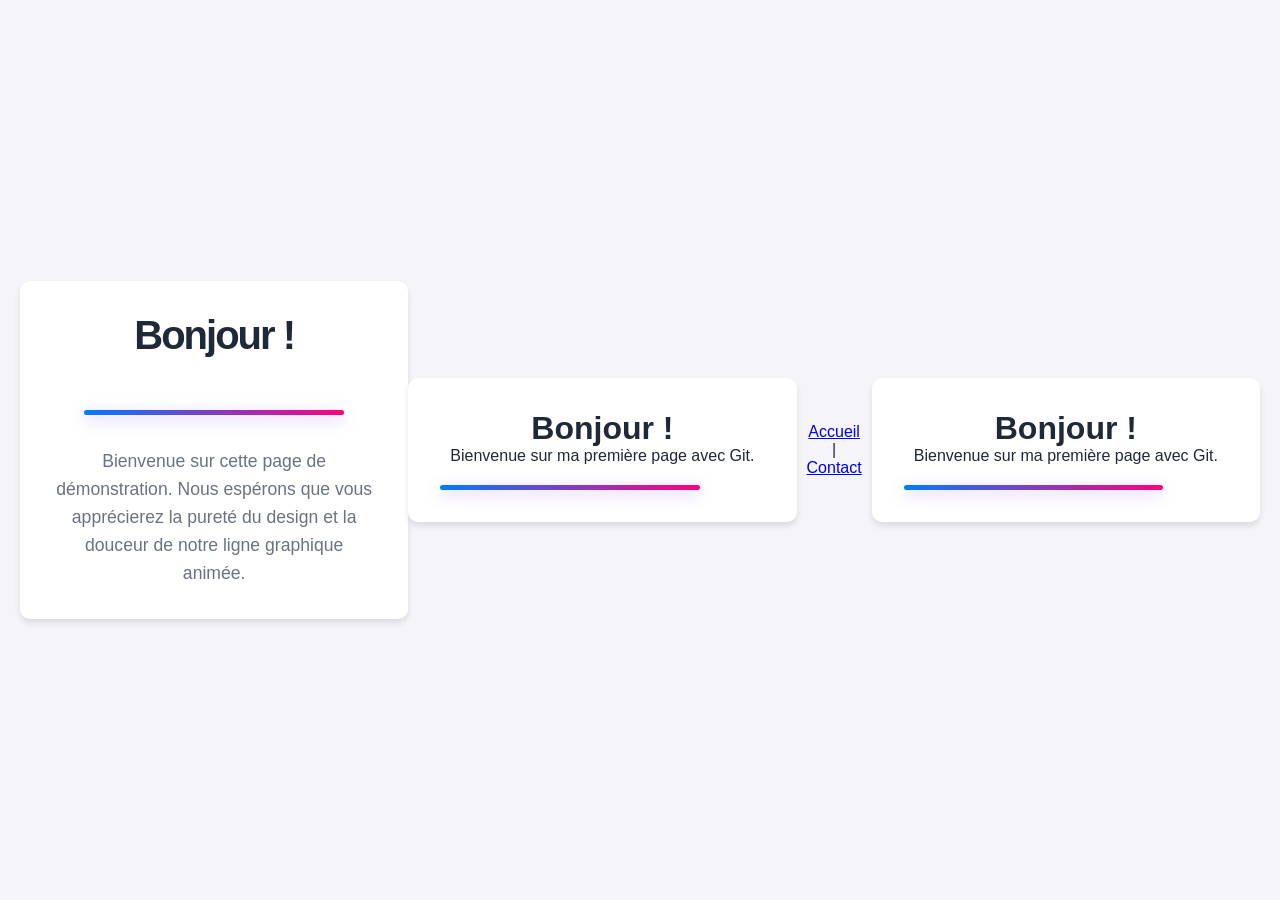
==== index.html @ c0c2e587 "Ajout du menu de navigation dans index.html" ====
<!DOCTYPE html>
<html lang="fr">
<head>
    <meta charset="UTF-8">
    <meta name="viewport" content="width=device-width, initial-scale=1.0">
    <title>Salutation et Ligne Graphique</title>
    
    <!-- Importation de la police Google Fonts (Inter) -->
    <link rel="preconnect" href="https://fonts.googleapis.com">
    <link rel="preconnect" href="https://fonts.gstatic.com" crossorigin>
    <link href="https://fonts.googleapis.com/css2?family=Inter:wght@300;400;600;800&display=swap" rel="stylesheet">

    <style>
        :root {
            --bg-color: #f3f4f6;
            --card-bg: #ffffff;
            --text-main: #1f2937;
            --text-muted: #6b7280;
            --gradient-start: #3b82f6;
            --gradient-end: #8b5cf6;
        }

        * {
            margin: 0;
            padding: 0;
            box-sizing: border-box;
        }

        body {
            font-family: 'Inter', sans-serif;
            background-color: var(--bg-color);
            color: var(--text-main);
            display: flex;
            justify-content: center;
            align-items: center;
            min-height: 100vh;
            padding: 20px;
        }

        .card {
            background-color: var(--card-bg);
            padding: 3rem 4rem;
            border-radius: 24px;
            box-shadow: 0 20px 40px rgba(0, 0, 0, 0.05), 0 1px 3px rgba(0, 0, 0, 0.02);
            text-align: center;
            max-width: 500px;
            width: 100%;
            transform: translateY(0);
            transition: transform 0.3s ease, box-shadow 0.3s ease;
        }

        .card:hover {
            transform: translateY(-5px);
            box-shadow: 0 25px 50px rgba(0, 0, 0, 0.08), 0 2px 5px rgba(0, 0, 0, 0.03);
        }

        .greeting-title {
            font-size: 2.5rem;
            font-weight: 800;
            letter-spacing: -0.05em;
            margin-bottom: 0.5rem;
            color: var(--text-main);
        }

        .greeting-subtitle {
            font-size: 1.1rem;
            font-weight: 300;
            color: var(--text-muted);
            line-height: 1.6;
        }

        .ligne-graphique-container {
            width: 100%;
            display: flex;
            justify-content: center;
            margin: 2rem 0;
        }

        .ligne-graphique {
            height: 6px;
            width: 0; /* Initialement à 0 pour l'animation */
            background: linear-gradient(90deg, var(--gradient-start), var(--gradient-end), #ec4899);
            background-size: 200% 200%;
            border-radius: 10px;
            box-shadow: 0 4px 15px rgba(139, 92, 246, 0.4);
            animation: 
                expandWidth 1.2s cubic-bezier(0.25, 1, 0.5, 1) forwards,
                gradientShift 4s ease infinite;
        }

        @keyframes expandWidth {
            0% { width: 0; opacity: 0; }
            100% { width: 80%; opacity: 1; }
        }

        @keyframes gradientShift {
            0% { background-position: 0% 50%; }
            50% { background-position: 100% 50%; }
            100% { background-position: 0% 50%; }
        }

        @media (max-width: 600px) {
            .card {
                padding: 2.5rem 1.5rem;
            }
            .greeting-title {
                font-size: 2rem;
            }
            .ligne-graphique {
                animation: 
                    expandWidthMobile 1.2s cubic-bezier(0.25, 1, 0.5, 1) forwards,
                    gradientShift 4s ease infinite;
            }
        }

        @keyframes expandWidthMobile {
            0% { width: 0; opacity: 0; }
            100% { width: 100%; opacity: 1; }
        }
    </style>
</head>
<body>

    <div class="card">
        <!-- Message de salutation -->
        <h1 class="greeting-title">Bonjour !</h1>
        
        <!-- La ligne graphique demandée -->
        <div class="ligne-graphique-container">
            <div class="ligne-graphique"></div>
        </div>
        
        <!-- Texte d'accompagnement -->
        <p class="greeting-subtitle">
            Bienvenue sur cette page de démonstration. Nous espérons que vous apprécierez la pureté du design et la douceur de notre ligne graphique animée.
        </p>
    </div>
    <title>Ma Page Web</title>
    <link rel="stylesheet" href="css/ligne.css">
</head>
<body>
    <div class="card">
        <h1>Bonjour !</h1>
        <p>Bienvenue sur ma première page avec Git.</p>
        <div class="ligne-graphique"></div>
    </div>

<nav style="text-align: center; padding: 10px;">
        <a href="index.html">Accueil</a> | 
        <a href="contact.html">Contact</a>
    </nav>

    <div class="card">
        <h1>Bonjour !</h1>
        <p>Bienvenue sur ma première page avec Git.</p>
        <div class="ligne-graphique"></div>
    </div>
</body>

</html>
---- css/ligne.css ----
body {
    font-family: Arial, sans-serif;
    background-color: #f4f4f9;
    display: flex;
    justify-content: center;
    align-items: center;
    height: 100vh;
    margin: 0;
}

.card {
    background: white;
    padding: 2rem;
    border-radius: 10px;
    box-shadow: 0 4px 6px rgba(0,0,0,0.1);
    text-align: center;
}

.ligne-graphique {
    height: 5px;
    width: 100%;
    background: linear-gradient(90deg, #007bff, #ff007f);
    margin-top: 20px;
    border-radius: 5px;
h1 {
    color: #333;
    font-size: 2.5rem;
    text-transform: uppercase;
    letter-spacing: 2px;
}
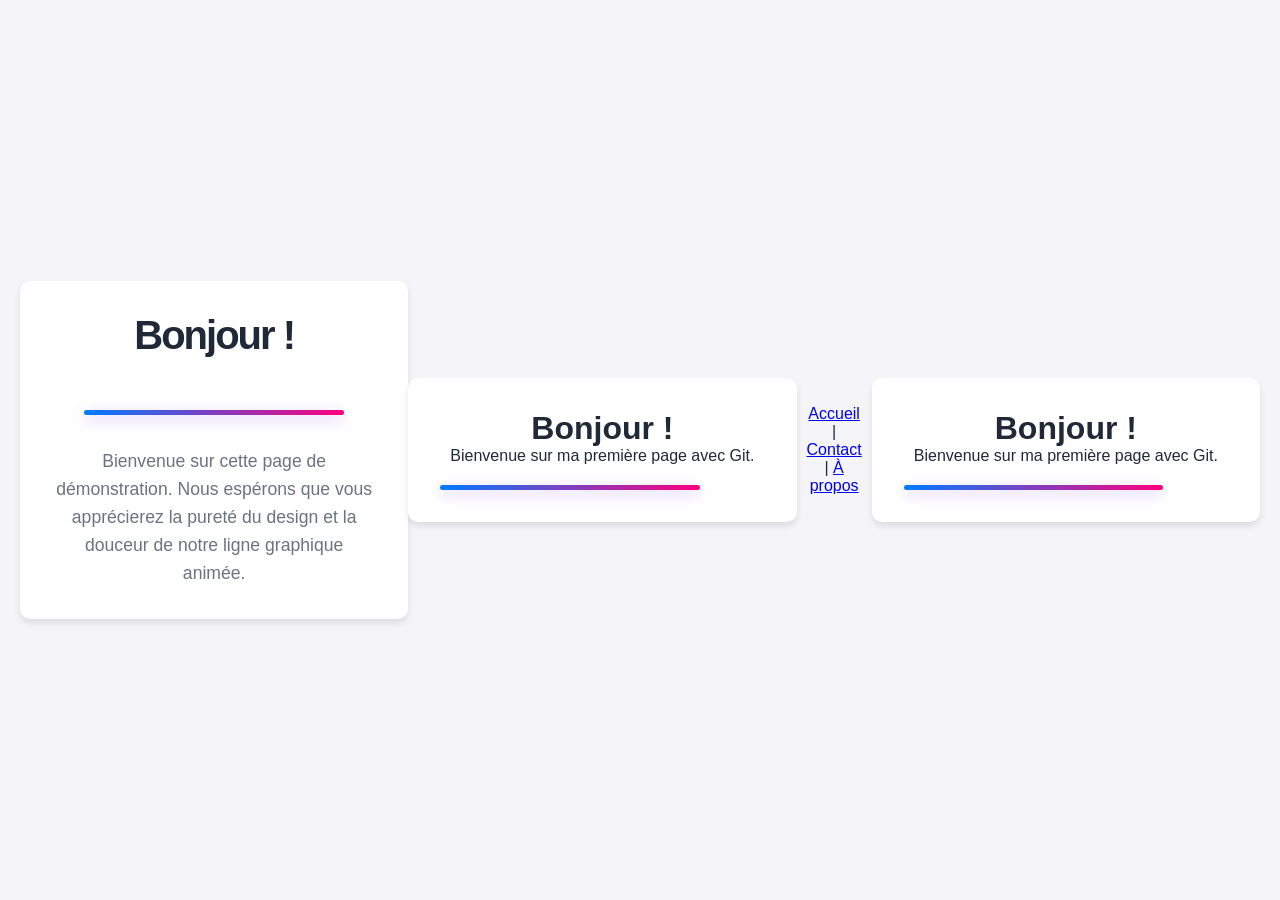
==== commit b368483c: "Ajout du lien À propos dans le menu" ====
--- a/index.html
+++ b/index.html
@@ -147,7 +147,8 @@
 
 <nav style="text-align: center; padding: 10px;">
         <a href="index.html">Accueil</a> | 
-        <a href="contact.html">Contact</a>
+        <a href="contact.html">Contact</a> |
+	<a href="apropos.html">À propos</a>
     </nav>
 
     <div class="card">
--- a/css/ligne.css
+++ b/css/ligne.css
@@ -23,8 +23,10 @@
     margin-top: 20px;
     border-radius: 5px;
 h1 {
-    color: #333;
+    color: green;
     font-size: 2.5rem;
     text-transform: uppercase;
     letter-spacing: 2px;
 }
+/* Commentaire pour forcer un commit */
+
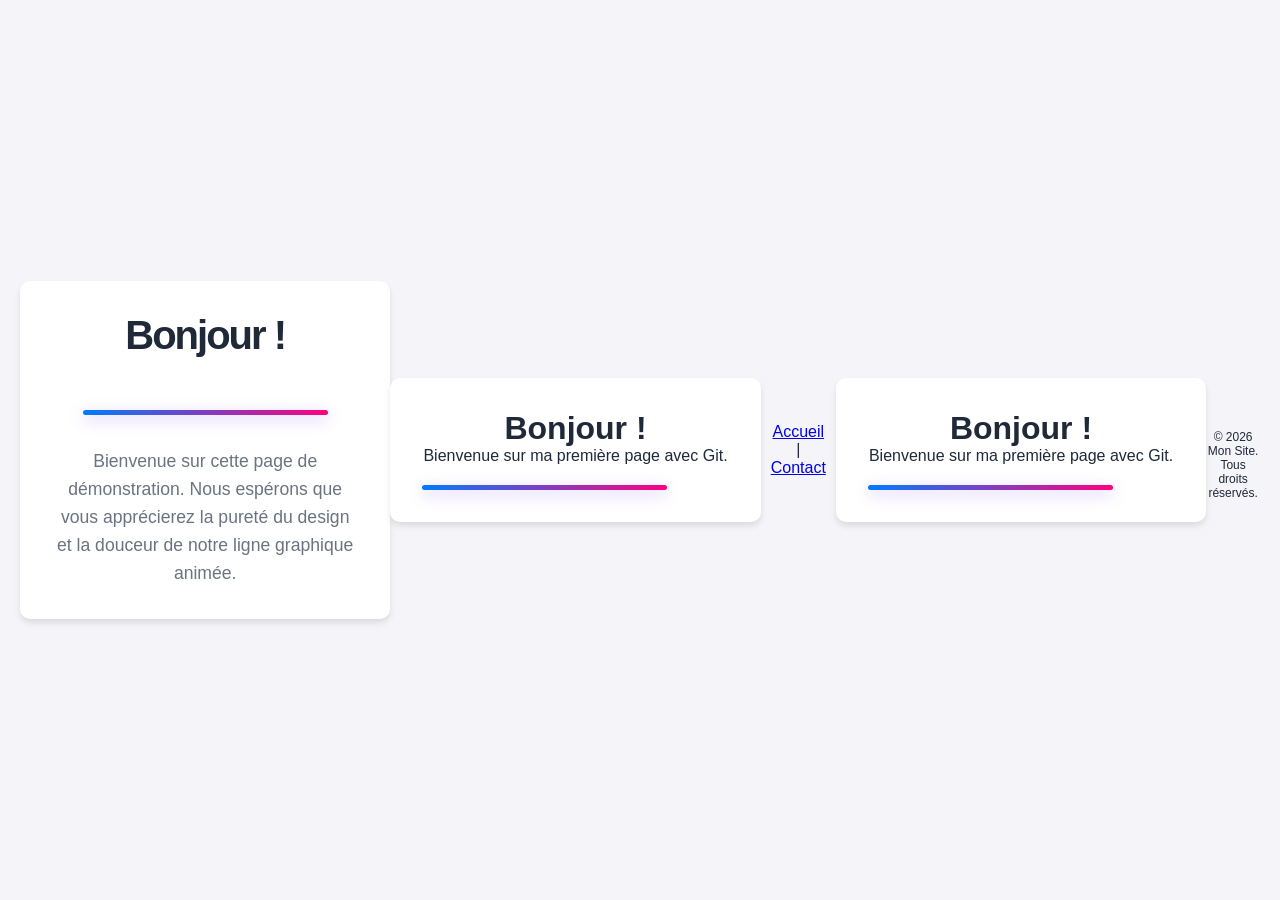
==== commit fd6ce585: "Ajout du copyright en bas de page" ====
--- a/index.html
+++ b/index.html
@@ -147,8 +147,7 @@
 
 <nav style="text-align: center; padding: 10px;">
         <a href="index.html">Accueil</a> | 
-        <a href="contact.html">Contact</a> |
-	<a href="apropos.html">À propos</a>
+        <a href="contact.html">Contact</a>
     </nav>
 
     <div class="card">
@@ -156,6 +155,13 @@
         <p>Bienvenue sur ma première page avec Git.</p>
         <div class="ligne-graphique"></div>
     </div>
+
+
+    <div style="text-align: center; font-size: 12px; margin-top: 30px;">
+        &copy; 2026 Mon Site. Tous droits réservés.
+    </div>
+</body>
+</html>
 </body>
 
 </html>
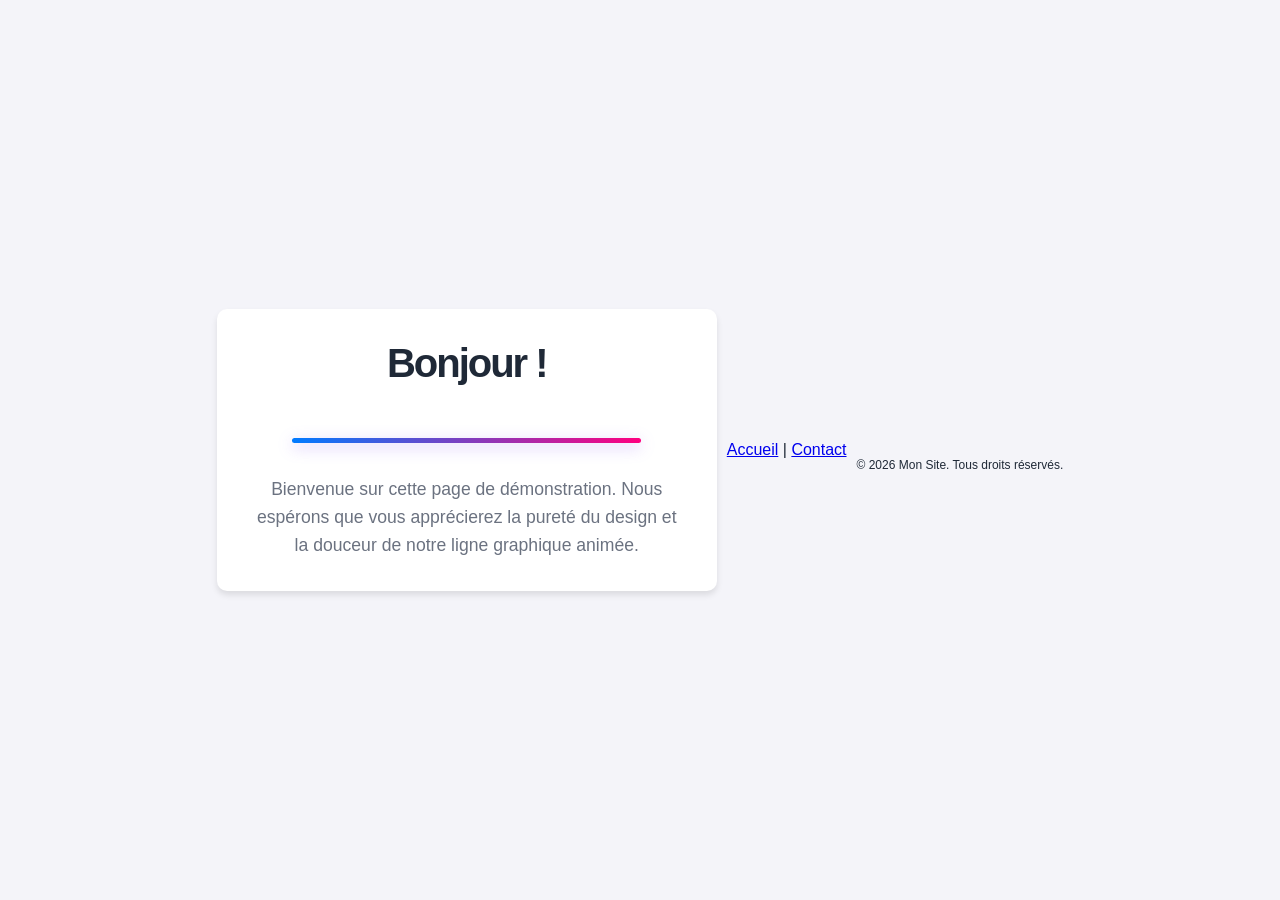
==== commit 97024d39: "amelioration page acceuil" ====
--- a/index.html
+++ b/index.html
@@ -139,22 +139,14 @@
     <link rel="stylesheet" href="css/ligne.css">
 </head>
 <body>
-    <div class="card">
-        <h1>Bonjour !</h1>
-        <p>Bienvenue sur ma première page avec Git.</p>
-        <div class="ligne-graphique"></div>
-    </div>
+    
 
 <nav style="text-align: center; padding: 10px;">
         <a href="index.html">Accueil</a> | 
         <a href="contact.html">Contact</a>
     </nav>
 
-    <div class="card">
-        <h1>Bonjour !</h1>
-        <p>Bienvenue sur ma première page avec Git.</p>
-        <div class="ligne-graphique"></div>
-    </div>
+    
 
 
     <div style="text-align: center; font-size: 12px; margin-top: 30px;">
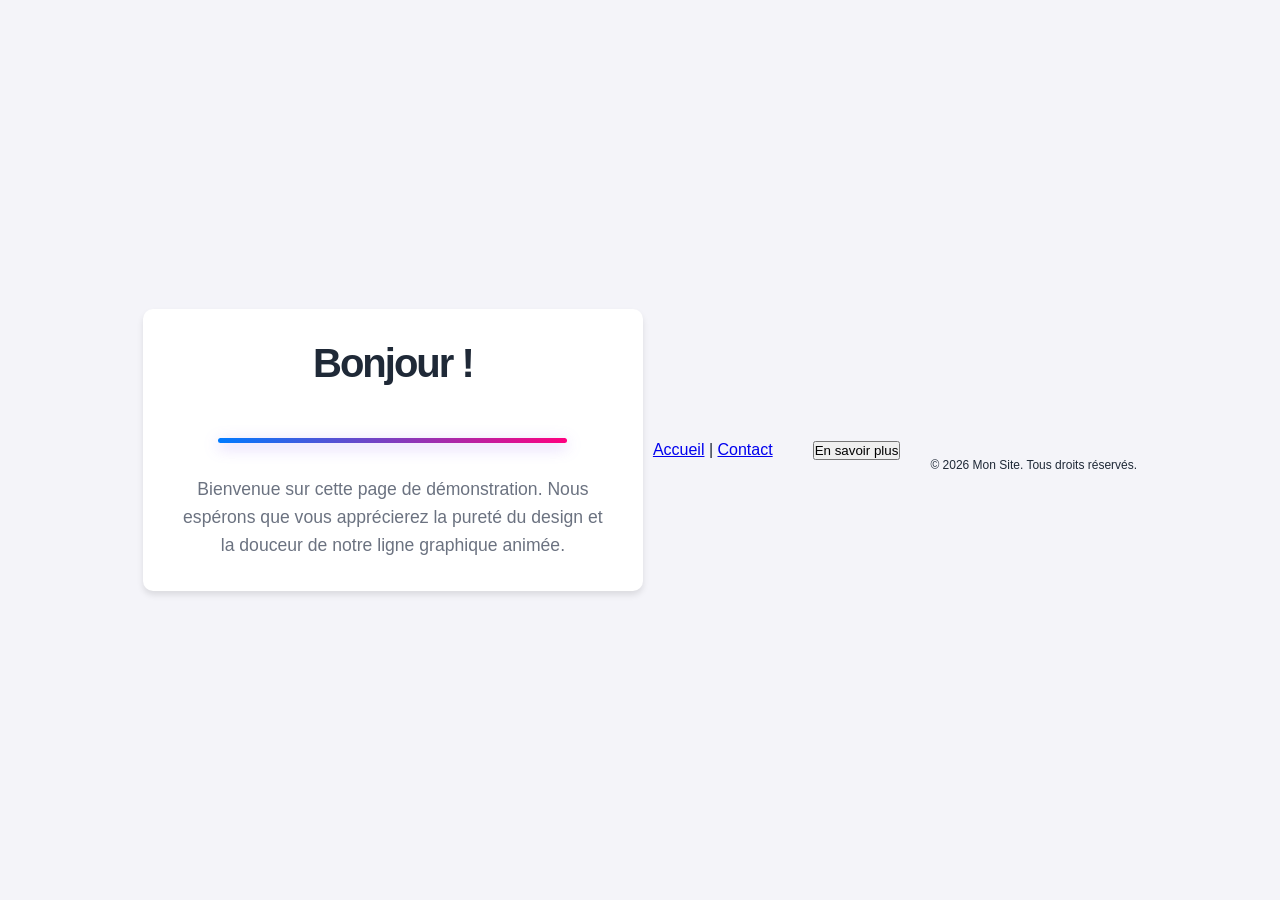
==== commit d128ec91: "Ajout du bouton En savoir plus" ====
--- a/index.html
+++ b/index.html
@@ -145,8 +145,9 @@
         <a href="index.html">Accueil</a> | 
         <a href="contact.html">Contact</a>
     </nav>
-
-    
+<div style="text-align: center; margin: 30px;">
+    <button>En savoir plus</button>
+</div>
 
 
     <div style="text-align: center; font-size: 12px; margin-top: 30px;">
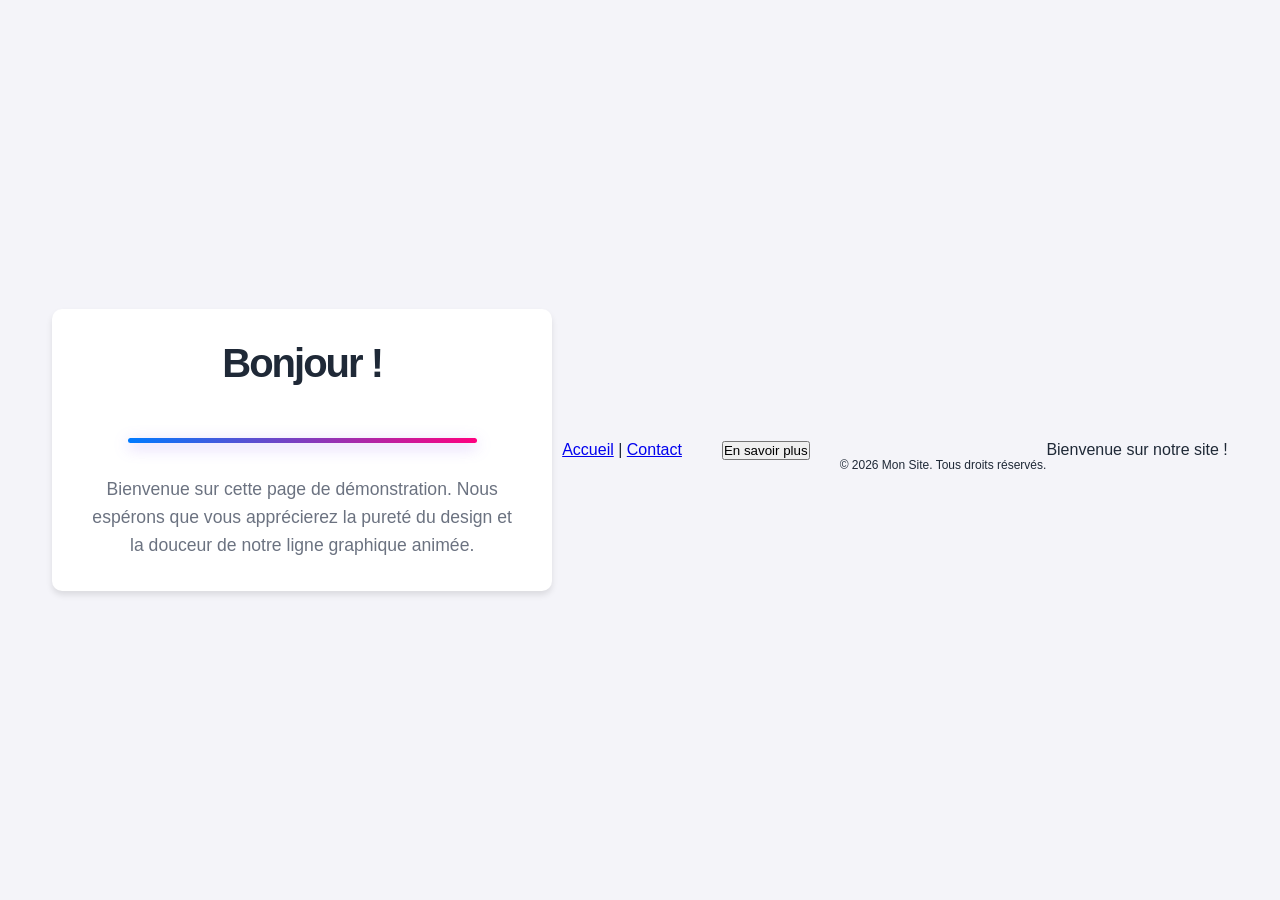
==== commit 1a5a11eb: "Ajout du message de bienvenue" ====
--- a/index.html
+++ b/index.html
@@ -153,6 +153,7 @@
     <div style="text-align: center; font-size: 12px; margin-top: 30px;">
         &copy; 2026 Mon Site. Tous droits réservés.
     </div>
+<p style="text-align: center;">Bienvenue sur notre site !</p>
 </body>
 </html>
 </body>
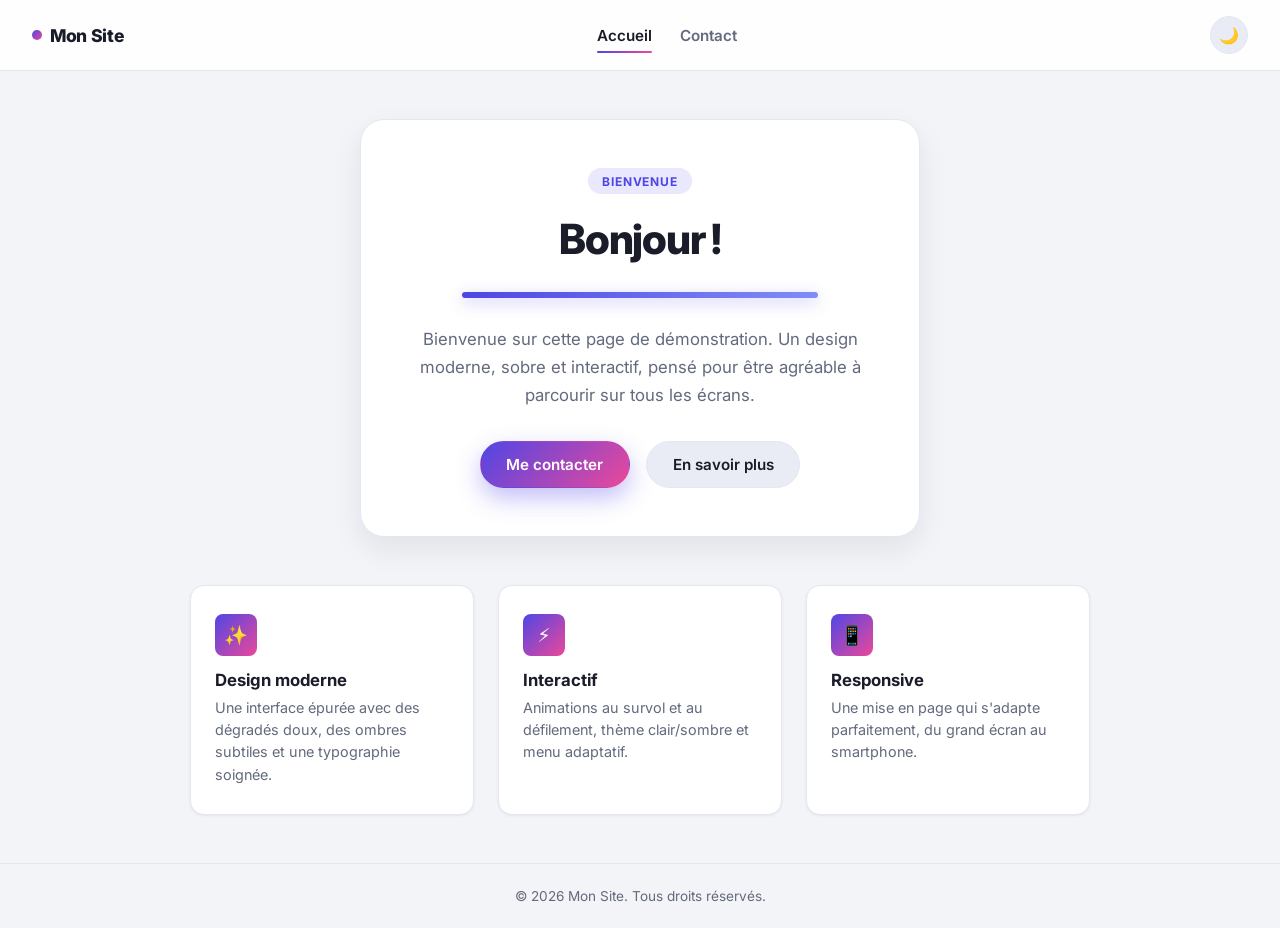
==== commit 8b67a50e: "some changes" ====
--- a/index.html
+++ b/index.html
@@ -3,159 +3,71 @@
 <head>
     <meta charset="UTF-8">
     <meta name="viewport" content="width=device-width, initial-scale=1.0">
-    <title>Salutation et Ligne Graphique</title>
-    
-    <!-- Importation de la police Google Fonts (Inter) -->
+    <title>Mon Site — Accueil</title>
+
     <link rel="preconnect" href="https://fonts.googleapis.com">
     <link rel="preconnect" href="https://fonts.gstatic.com" crossorigin>
-    <link href="https://fonts.googleapis.com/css2?family=Inter:wght@300;400;600;800&display=swap" rel="stylesheet">
+    <link href="https://fonts.googleapis.com/css2?family=Inter:wght@300;400;600;700;800&display=swap" rel="stylesheet">
 
-    <style>
-        :root {
-            --bg-color: #f3f4f6;
-            --card-bg: #ffffff;
-            --text-main: #1f2937;
-            --text-muted: #6b7280;
-            --gradient-start: #3b82f6;
-            --gradient-end: #8b5cf6;
-        }
-
-        * {
-            margin: 0;
-            padding: 0;
-            box-sizing: border-box;
-        }
-
-        body {
-            font-family: 'Inter', sans-serif;
-            background-color: var(--bg-color);
-            color: var(--text-main);
-            display: flex;
-            justify-content: center;
-            align-items: center;
-            min-height: 100vh;
-            padding: 20px;
-        }
-
-        .card {
-            background-color: var(--card-bg);
-            padding: 3rem 4rem;
-            border-radius: 24px;
-            box-shadow: 0 20px 40px rgba(0, 0, 0, 0.05), 0 1px 3px rgba(0, 0, 0, 0.02);
-            text-align: center;
-            max-width: 500px;
-            width: 100%;
-            transform: translateY(0);
-            transition: transform 0.3s ease, box-shadow 0.3s ease;
-        }
-
-        .card:hover {
-            transform: translateY(-5px);
-            box-shadow: 0 25px 50px rgba(0, 0, 0, 0.08), 0 2px 5px rgba(0, 0, 0, 0.03);
-        }
-
-        .greeting-title {
-            font-size: 2.5rem;
-            font-weight: 800;
-            letter-spacing: -0.05em;
-            margin-bottom: 0.5rem;
-            color: var(--text-main);
-        }
-
-        .greeting-subtitle {
-            font-size: 1.1rem;
-            font-weight: 300;
-            color: var(--text-muted);
-            line-height: 1.6;
-        }
-
-        .ligne-graphique-container {
-            width: 100%;
-            display: flex;
-            justify-content: center;
-            margin: 2rem 0;
-        }
-
-        .ligne-graphique {
-            height: 6px;
-            width: 0; /* Initialement à 0 pour l'animation */
-            background: linear-gradient(90deg, var(--gradient-start), var(--gradient-end), #ec4899);
-            background-size: 200% 200%;
-            border-radius: 10px;
-            box-shadow: 0 4px 15px rgba(139, 92, 246, 0.4);
-            animation: 
-                expandWidth 1.2s cubic-bezier(0.25, 1, 0.5, 1) forwards,
-                gradientShift 4s ease infinite;
-        }
-
-        @keyframes expandWidth {
-            0% { width: 0; opacity: 0; }
-            100% { width: 80%; opacity: 1; }
-        }
-
-        @keyframes gradientShift {
-            0% { background-position: 0% 50%; }
-            50% { background-position: 100% 50%; }
-            100% { background-position: 0% 50%; }
-        }
-
-        @media (max-width: 600px) {
-            .card {
-                padding: 2.5rem 1.5rem;
-            }
-            .greeting-title {
-                font-size: 2rem;
-            }
-            .ligne-graphique {
-                animation: 
-                    expandWidthMobile 1.2s cubic-bezier(0.25, 1, 0.5, 1) forwards,
-                    gradientShift 4s ease infinite;
-            }
-        }
-
-        @keyframes expandWidthMobile {
-            0% { width: 0; opacity: 0; }
-            100% { width: 100%; opacity: 1; }
-        }
-    </style>
+    <link rel="stylesheet" href="css/ligne.css">
 </head>
 <body>
 
-    <div class="card">
-        <!-- Message de salutation -->
-        <h1 class="greeting-title">Bonjour !</h1>
-        
-        <!-- La ligne graphique demandée -->
-        <div class="ligne-graphique-container">
-            <div class="ligne-graphique"></div>
+    <nav class="navbar">
+        <div class="nav-brand"><span class="dot"></span> Mon Site</div>
+        <div class="nav-links">
+            <a href="index.html">Accueil</a>
+            <a href="contact.html">Contact</a>
         </div>
-        
-        <!-- Texte d'accompagnement -->
-        <p class="greeting-subtitle">
-            Bienvenue sur cette page de démonstration. Nous espérons que vous apprécierez la pureté du design et la douceur de notre ligne graphique animée.
-        </p>
-    </div>
-    <title>Ma Page Web</title>
-    <link rel="stylesheet" href="css/ligne.css">
-</head>
-<body>
-    
+        <div class="nav-actions">
+            <button class="theme-toggle" aria-label="Changer de thème">🌙</button>
+            <button class="nav-toggle" aria-label="Ouvrir le menu">☰</button>
+        </div>
+    </nav>
 
-<nav style="text-align: center; padding: 10px;">
-        <a href="index.html">Accueil</a> | 
-        <a href="contact.html">Contact</a>
-    </nav>
-<div style="text-align: center; margin: 30px;">
-    <button>En savoir plus</button>
-</div>
+    <main>
+        <div class="card">
+            <span class="eyebrow">Bienvenue</span>
+            <h1 class="greeting-title">Bonjour !</h1>
 
+            <div class="ligne-graphique-container">
+                <div class="ligne-graphique"></div>
+            </div>
 
-    <div style="text-align: center; font-size: 12px; margin-top: 30px;">
+            <p class="greeting-subtitle">
+                Bienvenue sur cette page de démonstration. Un design moderne, sobre et interactif,
+                pensé pour être agréable à parcourir sur tous les écrans.
+            </p>
+
+            <div class="cta-group">
+                <a href="contact.html" class="btn btn-primary">Me contacter</a>
+                <a href="#features" class="btn btn-secondary">En savoir plus</a>
+            </div>
+        </div>
+
+        <div class="features" id="features">
+            <div class="feature-card">
+                <div class="feature-icon">✨</div>
+                <h3>Design moderne</h3>
+                <p>Une interface épurée avec des dégradés doux, des ombres subtiles et une typographie soignée.</p>
+            </div>
+            <div class="feature-card">
+                <div class="feature-icon">⚡</div>
+                <h3>Interactif</h3>
+                <p>Animations au survol et au défilement, thème clair/sombre et menu adaptatif.</p>
+            </div>
+            <div class="feature-card">
+                <div class="feature-icon">📱</div>
+                <h3>Responsive</h3>
+                <p>Une mise en page qui s'adapte parfaitement, du grand écran au smartphone.</p>
+            </div>
+        </div>
+    </main>
+
+    <footer>
         &copy; 2026 Mon Site. Tous droits réservés.
-    </div>
-<p style="text-align: center;">Bienvenue sur notre site !</p>
+    </footer>
+
+    <script src="js/main.js"></script>
 </body>
 </html>
-</body>
-
-</html>
--- a/css/ligne.css
+++ b/css/ligne.css
@@ -1,32 +1,581 @@
+/* =========================================================
+   Design system - variables
+   ========================================================= */
+:root {
+    --bg: #f3f4f8;
+    --bg-alt: #e9ecf5;
+    --card-bg: #ffffff;
+    --text-main: #1a1d29;
+    --text-muted: #636a7d;
+    --border: #e4e7f0;
+
+    --primary: #4f46e5;
+    --primary-light: #818cf8;
+    --accent: #ec4899;
+    --success: #16a34a;
+    --danger: #dc2626;
+
+    --radius-lg: 24px;
+    --radius-md: 14px;
+    --radius-sm: 8px;
+
+    --shadow-sm: 0 1px 3px rgba(17, 20, 34, 0.06);
+    --shadow-md: 0 12px 30px rgba(17, 20, 34, 0.08);
+    --shadow-lg: 0 25px 50px rgba(17, 20, 34, 0.12);
+
+    color-scheme: light;
+}
+
+:root[data-theme="dark"] {
+    --bg: #0f1117;
+    --bg-alt: #161925;
+    --card-bg: #1a1d29;
+    --text-main: #eef0f6;
+    --text-muted: #9aa1b4;
+    --border: #2a2e3f;
+
+    --shadow-sm: 0 1px 3px rgba(0, 0, 0, 0.4);
+    --shadow-md: 0 12px 30px rgba(0, 0, 0, 0.45);
+    --shadow-lg: 0 25px 50px rgba(0, 0, 0, 0.55);
+
+    color-scheme: dark;
+}
+
+/* =========================================================
+   Reset & base
+   ========================================================= */
+* {
+    margin: 0;
+    padding: 0;
+    box-sizing: border-box;
+}
+
+html {
+    scroll-behavior: smooth;
+}
+
 body {
-    font-family: Arial, sans-serif;
-    background-color: #f4f4f9;
-    display: flex;
+    font-family: 'Inter', system-ui, sans-serif;
+    background: var(--bg);
+    color: var(--text-main);
+    min-height: 100vh;
+    display: flex;
+    flex-direction: column;
+    transition: background-color 0.3s ease, color 0.3s ease;
+}
+
+a {
+    color: inherit;
+    text-decoration: none;
+}
+
+button {
+    font-family: inherit;
+}
+
+/* =========================================================
+   Navigation
+   ========================================================= */
+.navbar {
+    position: sticky;
+    top: 0;
+    z-index: 100;
+    display: flex;
+    align-items: center;
+    justify-content: space-between;
+    padding: 1rem 2rem;
+    background: color-mix(in srgb, var(--card-bg) 85%, transparent);
+    backdrop-filter: blur(10px);
+    border-bottom: 1px solid var(--border);
+}
+
+.nav-brand {
+    display: flex;
+    align-items: center;
+    gap: 0.5rem;
+    font-weight: 800;
+    font-size: 1.1rem;
+    letter-spacing: -0.02em;
+}
+
+.nav-brand .dot {
+    width: 10px;
+    height: 10px;
+    border-radius: 50%;
+    background: linear-gradient(135deg, var(--primary), var(--accent));
+}
+
+.nav-links {
+    display: flex;
+    align-items: center;
+    gap: 1.75rem;
+}
+
+.nav-links a {
+    position: relative;
+    font-weight: 600;
+    font-size: 0.95rem;
+    color: var(--text-muted);
+    padding: 0.25rem 0;
+    transition: color 0.2s ease;
+}
+
+.nav-links a::after {
+    content: "";
+    position: absolute;
+    left: 0;
+    bottom: -4px;
+    width: 0;
+    height: 2px;
+    border-radius: 2px;
+    background: linear-gradient(90deg, var(--primary), var(--accent));
+    transition: width 0.25s ease;
+}
+
+.nav-links a:hover,
+.nav-links a.active {
+    color: var(--text-main);
+}
+
+.nav-links a:hover::after,
+.nav-links a.active::after {
+    width: 100%;
+}
+
+.nav-actions {
+    display: flex;
+    align-items: center;
+    gap: 0.75rem;
+}
+
+.theme-toggle {
+    display: flex;
+    align-items: center;
     justify-content: center;
-    align-items: center;
-    height: 100vh;
-    margin: 0;
+    width: 38px;
+    height: 38px;
+    border-radius: 50%;
+    border: 1px solid var(--border);
+    background: var(--bg-alt);
+    color: var(--text-main);
+    cursor: pointer;
+    font-size: 1rem;
+    transition: transform 0.2s ease, background 0.2s ease;
+}
+
+.theme-toggle:hover {
+    transform: rotate(15deg) scale(1.05);
+}
+
+.nav-toggle {
+    display: none;
+    width: 38px;
+    height: 38px;
+    border-radius: var(--radius-sm);
+    border: 1px solid var(--border);
+    background: var(--bg-alt);
+    cursor: pointer;
+    align-items: center;
+    justify-content: center;
+    font-size: 1.1rem;
+    color: var(--text-main);
+}
+
+/* =========================================================
+   Layout / main
+   ========================================================= */
+main {
+    flex: 1;
+    display: flex;
+    flex-direction: column;
+    align-items: center;
+    padding: 3rem 1.5rem;
+    gap: 3rem;
 }
 
 .card {
-    background: white;
-    padding: 2rem;
+    background: var(--card-bg);
+    padding: 3rem 3.5rem;
+    border-radius: var(--radius-lg);
+    box-shadow: var(--shadow-md);
+    text-align: center;
+    max-width: 560px;
+    width: 100%;
+    border: 1px solid var(--border);
+    transition: transform 0.3s ease, box-shadow 0.3s ease, background-color 0.3s ease;
+}
+
+.card:hover {
+    transform: translateY(-4px);
+    box-shadow: var(--shadow-lg);
+}
+
+.eyebrow {
+    display: inline-block;
+    font-size: 0.75rem;
+    font-weight: 700;
+    letter-spacing: 0.08em;
+    text-transform: uppercase;
+    color: var(--primary);
+    background: color-mix(in srgb, var(--primary) 12%, transparent);
+    padding: 0.35rem 0.85rem;
+    border-radius: 999px;
+    margin-bottom: 1.25rem;
+}
+
+.greeting-title,
+.card h1 {
+    font-size: 2.6rem;
+    font-weight: 800;
+    letter-spacing: -0.03em;
+    margin-bottom: 0.5rem;
+    color: var(--text-main);
+}
+
+.greeting-subtitle,
+.card p {
+    font-size: 1.05rem;
+    font-weight: 400;
+    color: var(--text-muted);
+    line-height: 1.65;
+}
+
+/* =========================================================
+   Animated gradient line
+   ========================================================= */
+.ligne-graphique-container {
+    width: 100%;
+    display: flex;
+    justify-content: center;
+    margin: 1.75rem 0;
+}
+
+.ligne-graphique {
+    height: 6px;
+    width: 0;
+    background: linear-gradient(90deg, var(--primary), var(--primary-light), var(--accent));
+    background-size: 200% 200%;
     border-radius: 10px;
-    box-shadow: 0 4px 6px rgba(0,0,0,0.1);
+    box-shadow: 0 4px 15px rgba(79, 70, 229, 0.35);
+    animation:
+        expandWidth 1.2s cubic-bezier(0.25, 1, 0.5, 1) forwards,
+        gradientShift 4s ease infinite;
+}
+
+@keyframes expandWidth {
+    0% { width: 0; opacity: 0; }
+    100% { width: 80%; opacity: 1; }
+}
+
+@keyframes gradientShift {
+    0% { background-position: 0% 50%; }
+    50% { background-position: 100% 50%; }
+    100% { background-position: 0% 50%; }
+}
+
+/* =========================================================
+   CTA buttons
+   ========================================================= */
+.cta-group {
+    display: flex;
+    justify-content: center;
+    gap: 1rem;
+    margin-top: 2rem;
+    flex-wrap: wrap;
+}
+
+.btn {
+    display: inline-flex;
+    align-items: center;
+    gap: 0.5rem;
+    padding: 0.8rem 1.6rem;
+    border-radius: 999px;
+    font-weight: 600;
+    font-size: 0.95rem;
+    border: 1px solid transparent;
+    cursor: pointer;
+    transition: transform 0.2s ease, box-shadow 0.2s ease, background 0.2s ease;
+}
+
+.btn-primary {
+    background: linear-gradient(135deg, var(--primary), var(--accent));
+    color: #fff;
+    box-shadow: 0 10px 25px rgba(79, 70, 229, 0.35);
+}
+
+.btn-primary:hover {
+    transform: translateY(-2px);
+    box-shadow: 0 14px 30px rgba(79, 70, 229, 0.45);
+}
+
+.btn-secondary {
+    background: var(--bg-alt);
+    color: var(--text-main);
+    border-color: var(--border);
+}
+
+.btn-secondary:hover {
+    transform: translateY(-2px);
+    border-color: var(--primary-light);
+}
+
+/* =========================================================
+   Feature grid (index page)
+   ========================================================= */
+.features {
+    display: grid;
+    grid-template-columns: repeat(3, 1fr);
+    gap: 1.5rem;
+    max-width: 900px;
+    width: 100%;
+}
+
+.feature-card {
+    background: var(--card-bg);
+    border: 1px solid var(--border);
+    border-radius: var(--radius-md);
+    padding: 1.75rem 1.5rem;
+    text-align: left;
+    box-shadow: var(--shadow-sm);
+    opacity: 0;
+    transform: translateY(16px);
+    transition: opacity 0.6s ease, transform 0.6s ease, box-shadow 0.25s ease, border-color 0.25s ease;
+}
+
+.feature-card.visible {
+    opacity: 1;
+    transform: translateY(0);
+}
+
+.feature-card:hover {
+    box-shadow: var(--shadow-md);
+    border-color: var(--primary-light);
+}
+
+.feature-icon {
+    width: 42px;
+    height: 42px;
+    display: flex;
+    align-items: center;
+    justify-content: center;
+    border-radius: var(--radius-sm);
+    background: linear-gradient(135deg, var(--primary), var(--accent));
+    color: #fff;
+    font-size: 1.2rem;
+    margin-bottom: 0.9rem;
+}
+
+.feature-card h3 {
+    font-size: 1.05rem;
+    font-weight: 700;
+    margin-bottom: 0.4rem;
+}
+
+.feature-card p {
+    font-size: 0.9rem;
+    color: var(--text-muted);
+    line-height: 1.55;
+}
+
+/* =========================================================
+   Contact page
+   ========================================================= */
+.contact-grid {
+    display: grid;
+    grid-template-columns: 1fr 1.3fr;
+    gap: 1.5rem;
+    max-width: 900px;
+    width: 100%;
+    text-align: left;
+    align-items: stretch;
+}
+
+.contact-grid .card {
+    max-width: none;
+    text-align: left;
+}
+
+.info-list {
+    list-style: none;
+    margin-top: 1.5rem;
+    display: flex;
+    flex-direction: column;
+    gap: 1rem;
+}
+
+.info-list li {
+    display: flex;
+    align-items: center;
+    gap: 0.85rem;
+    font-size: 0.95rem;
+    color: var(--text-main);
+}
+
+.info-icon {
+    width: 36px;
+    height: 36px;
+    flex-shrink: 0;
+    display: flex;
+    align-items: center;
+    justify-content: center;
+    border-radius: 50%;
+    background: var(--bg-alt);
+    font-size: 1rem;
+}
+
+.copy-btn {
+    margin-left: auto;
+    border: 1px solid var(--border);
+    background: var(--bg-alt);
+    color: var(--text-muted);
+    border-radius: var(--radius-sm);
+    padding: 0.3rem 0.6rem;
+    font-size: 0.75rem;
+    font-weight: 600;
+    cursor: pointer;
+    transition: color 0.2s ease, border-color 0.2s ease;
+}
+
+.copy-btn:hover {
+    color: var(--primary);
+    border-color: var(--primary-light);
+}
+
+.form-group {
+    margin-bottom: 1.25rem;
+    text-align: left;
+}
+
+.form-group label {
+    display: block;
+    font-size: 0.85rem;
+    font-weight: 600;
+    margin-bottom: 0.4rem;
+    color: var(--text-main);
+}
+
+.form-group input,
+.form-group textarea {
+    width: 100%;
+    padding: 0.75rem 0.9rem;
+    border-radius: var(--radius-sm);
+    border: 1px solid var(--border);
+    background: var(--bg-alt);
+    color: var(--text-main);
+    font-family: inherit;
+    font-size: 0.95rem;
+    transition: border-color 0.2s ease, box-shadow 0.2s ease;
+}
+
+.form-group textarea {
+    resize: vertical;
+    min-height: 110px;
+}
+
+.form-group input:focus,
+.form-group textarea:focus {
+    outline: none;
+    border-color: var(--primary);
+    box-shadow: 0 0 0 3px color-mix(in srgb, var(--primary) 20%, transparent);
+}
+
+.form-group .error {
+    display: none;
+    color: var(--danger);
+    font-size: 0.78rem;
+    margin-top: 0.35rem;
+}
+
+.form-group.invalid input,
+.form-group.invalid textarea {
+    border-color: var(--danger);
+}
+
+.form-group.invalid .error {
+    display: block;
+}
+
+.form-status {
+    display: none;
+    align-items: center;
+    gap: 0.5rem;
+    margin-top: 1rem;
+    padding: 0.75rem 1rem;
+    border-radius: var(--radius-sm);
+    background: color-mix(in srgb, var(--success) 12%, transparent);
+    color: var(--success);
+    font-size: 0.9rem;
+    font-weight: 600;
+}
+
+.form-status.visible {
+    display: flex;
+}
+
+/* =========================================================
+   Footer
+   ========================================================= */
+footer {
     text-align: center;
-}
-
-.ligne-graphique {
-    height: 5px;
-    width: 100%;
-    background: linear-gradient(90deg, #007bff, #ff007f);
-    margin-top: 20px;
-    border-radius: 5px;
-h1 {
-    color: green;
-    font-size: 2.5rem;
-    text-transform: uppercase;
-    letter-spacing: 2px;
-}
-/* Commentaire pour forcer un commit */
-
+    font-size: 0.85rem;
+    color: var(--text-muted);
+    padding: 1.5rem;
+    border-top: 1px solid var(--border);
+}
+
+/* =========================================================
+   Responsive
+   ========================================================= */
+@media (max-width: 760px) {
+    .features,
+    .contact-grid {
+        grid-template-columns: 1fr;
+    }
+
+    .nav-links {
+        position: absolute;
+        top: 100%;
+        left: 0;
+        right: 0;
+        flex-direction: column;
+        align-items: flex-start;
+        gap: 1rem;
+        background: var(--card-bg);
+        border-bottom: 1px solid var(--border);
+        padding: 1.25rem 2rem;
+        max-height: 0;
+        overflow: hidden;
+        transition: max-height 0.3s ease, padding 0.3s ease;
+    }
+
+    .nav-links.open {
+        max-height: 300px;
+        padding: 1.25rem 2rem;
+    }
+
+    .nav-toggle {
+        display: flex;
+    }
+}
+
+@media (max-width: 600px) {
+    .card {
+        padding: 2.25rem 1.5rem;
+    }
+
+    .greeting-title,
+    .card h1 {
+        font-size: 2rem;
+    }
+
+    .ligne-graphique {
+        animation:
+            expandWidthMobile 1.2s cubic-bezier(0.25, 1, 0.5, 1) forwards,
+            gradientShift 4s ease infinite;
+    }
+}
+
+@keyframes expandWidthMobile {
+    0% { width: 0; opacity: 0; }
+    100% { width: 100%; opacity: 1; }
+}
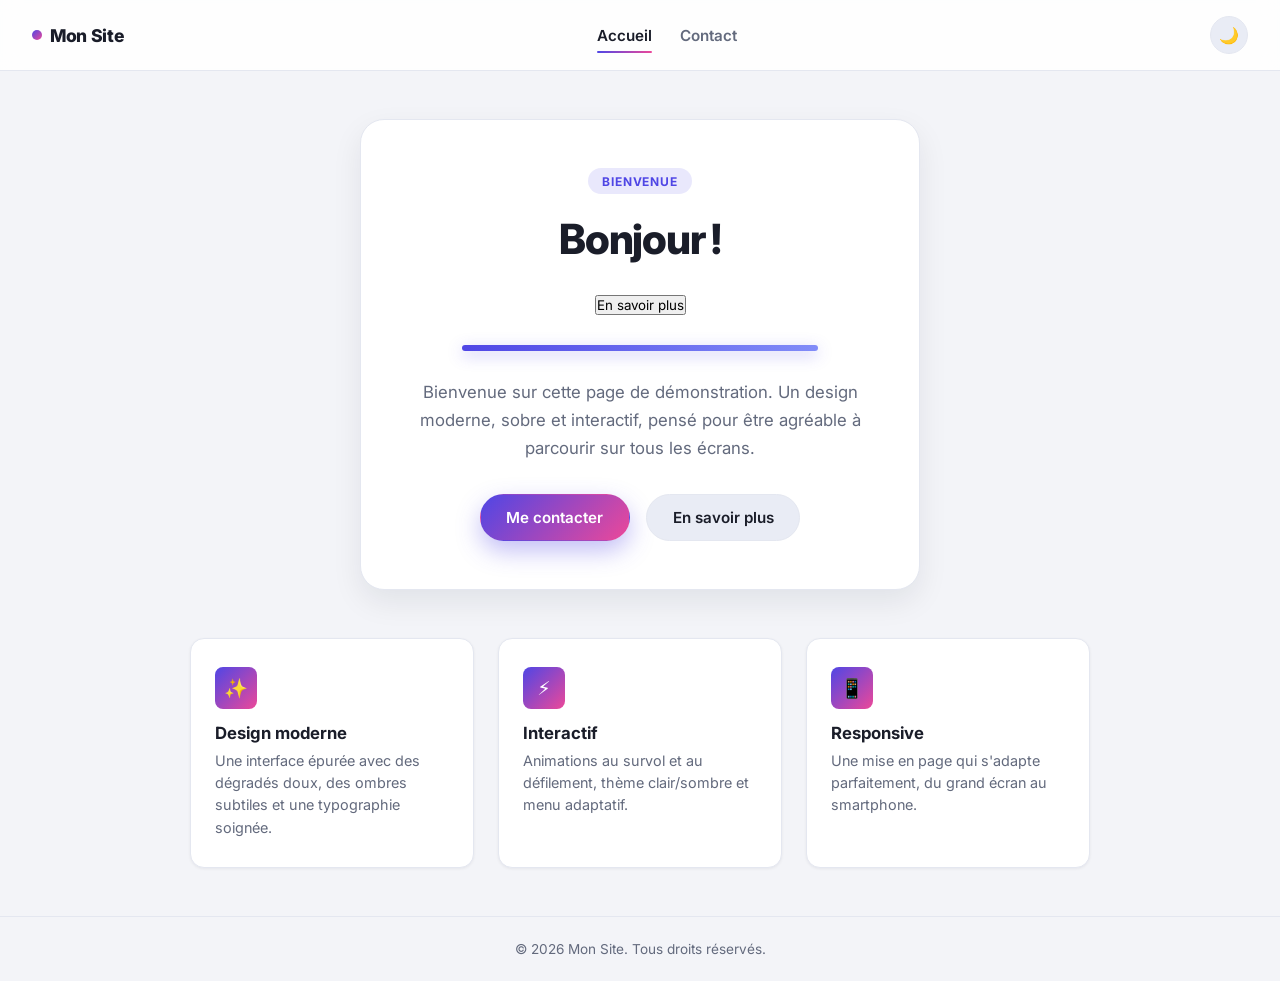
==== commit 7548c53a: "Merge branch 'master' of github.com:at-ana/devops-m1" ====
--- a/index.html
+++ b/index.html
@@ -25,10 +25,15 @@
         </div>
     </nav>
 
+
     <main>
         <div class="card">
             <span class="eyebrow">Bienvenue</span>
             <h1 class="greeting-title">Bonjour !</h1>
+<div style="text-align: center; margin: 30px;">
+    <button>En savoir plus</button>
+</div>
+
 
             <div class="ligne-graphique-container">
                 <div class="ligne-graphique"></div>
